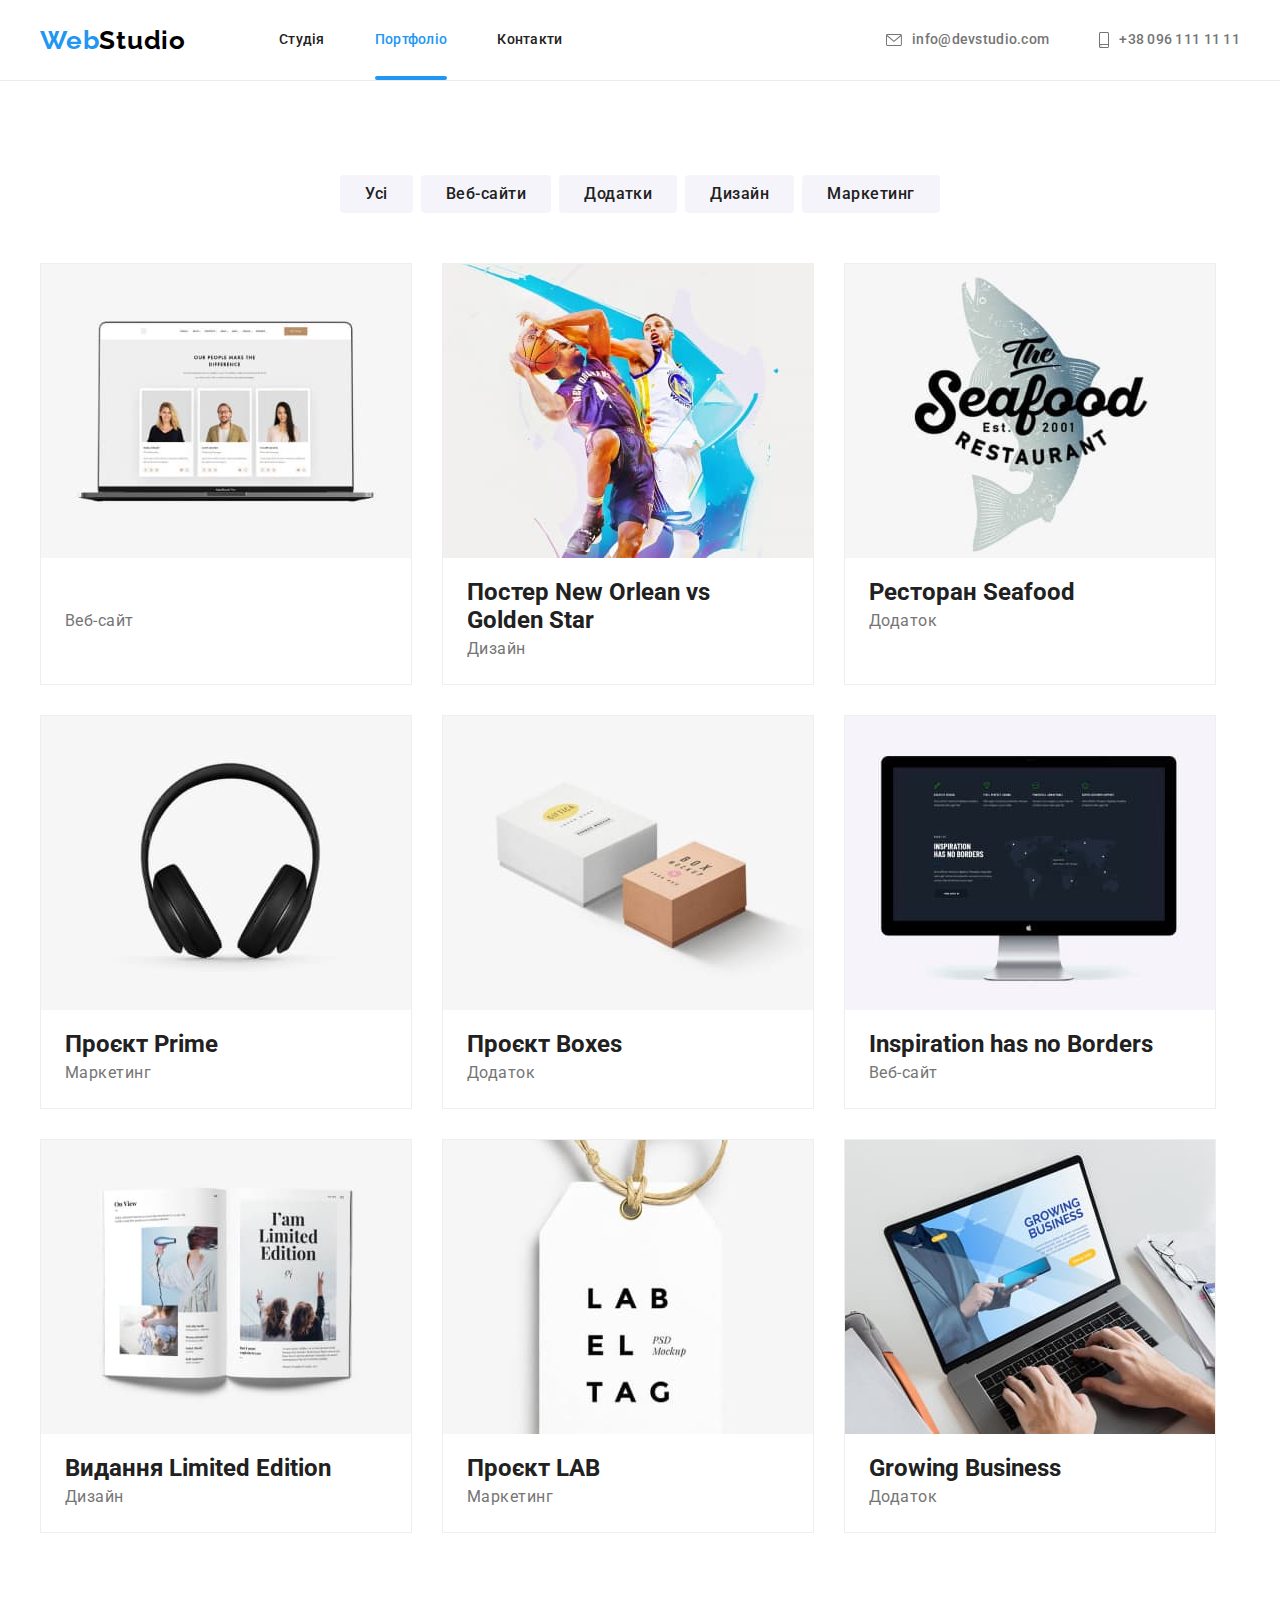
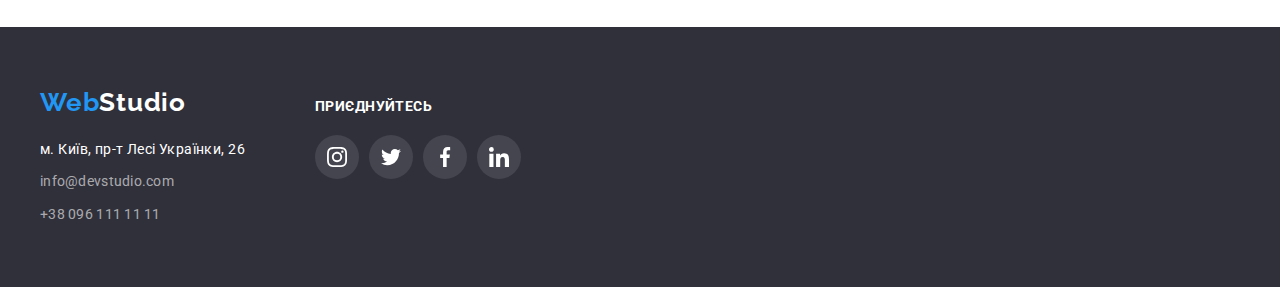
==== portfolio.html @ c5227808 "up" ====
<!DOCTYPE html>
<html lang="uk">
  <head>
    <meta charset="UTF-8" />
    <meta http-equiv="X-UA-Compatible" content="IE=edge" />
    <meta name="viewport" content="width=device-width, initial-scale=1.0" />
    <title>WebStudio</title>
    <link rel="preconnect" href="https://fonts.googleapis.com" />
    <link rel="preconnect" href="https://fonts.gstatic.com" crossorigin />
    <link
      href="https://fonts.googleapis.com/css2?family=Raleway:wght@700&family=Roboto:wght@400;500;700;900&display=swap"
      rel="stylesheet"
    />
    <link
      rel="stylesheet"
      href="https://cdnjs.cloudflare.com/ajax/libs/modern-normalize/1.1.0/modern-normalize.min.css"
      integrity="sha512-wpPYUAdjBVSE4KJnH1VR1HeZfpl1ub8YT/NKx4PuQ5NmX2tKuGu6U/JRp5y+Y8XG2tV+wKQpNHVUX03MfMFn9Q=="
      crossorigin="anonymous"
      referrerpolicy="no-referrer"
    />
    <link rel="stylesheet" href="./css/styles.css" />
  </head>
  <body>
    <!-- Шапка сайту -->
    <header class="header">
      <div class="container main-nav">
        <nav class="header-nav">
          <a href="./index.html" class="header-logo link">
            <span class="accent-logo">Web</span>Studio</a
          >
          <ul class="header-list list">
            <li class="item">
              <a href="./index.html" class="header-link link">Студія</a>
            </li>
            <li class="item">
              <a href="./portfolio.html" class="header-link link current">Портфоліо</a>
            </li>
            <li class="item">
              <a href="/" class="header-link link">Контакти</a>
            </li>
          </ul>
        </nav>
        <ul class="contacts-list list">
          <li class="item">
            <a href="mailto:info@devstudio.com" class="header-contact link">
              <svg class="contacts-icon" width="16" height="12">
                <use href="./images/icons.svg#icon-envelope"></use>
              </svg>
              <p>info@devstudio.com</p>
            </a>
          </li>

          <li class="item">
            <a href="tel:+380961111111" class="header-contact link"
              ><svg class="contacts-icon" width="10" height="16">
                <use href="./images/icons.svg#icon-smartphone"></use>
              </svg>
              <p>+38 096 111 11 11</p></a
            >
          </li>
        </ul>
      </div>
    </header>
    <main>
      <!-- Портфоліо-->
      <section class="portfolio">
        <div class="container">
          <h1 class="visually-hidden">Портфоліо</h1>
          <ul class="button-list list">
            <li class="item"><button type="button" class="portfolio-btn">Усі</button></li>
            <li class="item">
              <button type="button" class="portfolio-btn">Веб-сайти</button>
            </li>
            <li class="item">
              <button type="button" class="portfolio-btn">Додатки</button>
            </li>
            <li class="item">
              <button type="button" class="portfolio-btn">Дизайн</button>
            </li>
            <li class="item">
              <button type="button" class="portfolio-btn">Маркетинг</button>
            </li>
          </ul>

          <ul class="portfolio-list list">
            <li class="item">
              <a href="#" class="portfolio-link link">
                <div class="portfolio-thumb">
                  <img
                    src="./images/img4.jpg"
                    alt="Ноутбук із зображенням людей на моніторі"
                    width="370"
                  />
                  <p class="portfolio-text">
                    Ресурс пропонує комплексні пропозиції з різним рівнем функціоналу та сервісів.
                    Все це дозволить відвідувачу отримати вичерпні відомості про компанію чи
                    приватну особу.
                  </p>
                </div>
                <div class="portfolio-card">
                  <h2 class="portfolio-title">Технокряк</h2>
                  <p class="portfolio-subtitle">Веб-сайт</p>
                </div>
              </a>
            </li>
            <li class="item">
              <img src="./images/img5.jpg" alt="Зображення баскетболістів" width="370" />
              <div class="portfolio-card">
                <h2 class="portfolio-title">
                  Постер <span lang="en">New Orlean vs Golden Star</span>
                </h2>
                <p class="portfolio-subtitle">Дизайн</p>
              </div>
            </li>
            <li class="item">
              <img src="./images/img6.jpg" alt="Логотип ресторану" width="370" />
              <div class="portfolio-card">
                <h2 class="portfolio-title">Ресторан <span lang="en">Seafood</span></h2>
                <p class="portfolio-subtitle">Додаток</p>
              </div>
            </li>
            <li class="item">
              <img src="./images/img7.jpg" alt="Накладні навушники" width="370" />
              <div class="portfolio-card">
                <h2 class="portfolio-title">Проєкт <span lang="en">Prime</span></h2>
                <p class="portfolio-subtitle">Маркетинг</p>
              </div>
            </li>
            <li class="item">
              <img src="./images/img8.jpg" alt="Паперові коробки" width="370" />
              <div class="portfolio-card">
                <h2 class="portfolio-title">Проєкт <span lang="en">Boxes</span></h2>
                <p class="portfolio-subtitle">Додаток</p>
              </div>
            </li>
            <li class="item">
              <img src="./images/img9.jpg" alt="Настільний монітор" width="370" />
              <div class="portfolio-card">
                <h2 class="portfolio-title"><span lang="en">Inspiration has no Borders</span></h2>
                <p class="portfolio-subtitle">Веб-сайт</p>
              </div>
            </li>
            <li class="item">
              <img src="./images/img10.jpg" alt="Розгорнутий журнал" width="370" />
              <div class="portfolio-card">
                <h2 class="portfolio-title">Видання <span lang="en">Limited Edition</span></h2>
                <p class="portfolio-subtitle">Дизайн</p>
              </div>
            </li>
            <li class="item">
              <img src="./images/img11.jpg" alt="Паперова бірка" width="370" />
              <div class="portfolio-card">
                <h2 class="portfolio-title">Проєкт <span lang="en">LAB</span></h2>
                <p class="portfolio-subtitle">Маркетинг</p>
              </div>
            </li>
            <li class="item">
              <img src="./images/img12.jpg" alt="Людина працює за ноутбуком" width="370" />
              <div class="portfolio-card">
                <h2 class="portfolio-title"><span lang="en">Growing Business</span></h2>
                <p class="portfolio-subtitle">Додаток</p>
              </div>
            </li>
          </ul>
        </div>
      </section>
    </main>
    <!-- Футер -->
    <footer class="footer">
      <div class="container">
        <div class="footer-wrap">
          <div class="footer-contacts">
            <a href="/" class="footer-logo link"><span class="accent-logo">Web</span>Studio</a>
            <address>
              <ul class="address-list list">
                <li class="item">
                  <a
                    href="https://goo.gl/maps/tT6efvYxBYDT4iRb8"
                    target="_blank"
                    rel="noopener noreferrer nofollow"
                    class="address-link link"
                    >м. Київ, пр-т Лесі Українки, 26</a
                  >
                </li>
                <li class="item">
                  <a href="mailto:info@devstudio.com" class="address-item link"
                    >info@devstudio.com</a
                  >
                </li>
                <li class="item">
                  <a href="tel:+380961111111" class="address-item link">+38 096 111 11 11</a>
                </li>
              </ul>
            </address>
          </div>
          <div class="footer-link">
            <h2 class="footer-title-soc">приєднуйтесь</h2>
            <ul class="footer-soc-list list">
              <li class="footer-soc-item">
                <a href="#" class="footer-soc-link link"
                  ><svg width="20" height="20" class="footer-soc-icon">
                    <use href="./images/icons.svg#icon-instagram"></use></svg
                ></a>
              </li>
              <li class="footer-soc-item">
                <a href="#" class="footer-soc-link link"
                  ><svg width="20" height="20" class="footer-soc-icon">
                    <use href="./images/icons.svg#icon-twitter"></use></svg
                ></a>
              </li>
              <li class="footer-soc-item">
                <a href="#" class="footer-soc-link link"
                  ><svg width="20" height="20" class="footer-soc-icon">
                    <use href="./images/icons.svg#icon-facebook"></use></svg
                ></a>
              </li>
              <li class="footer-soc-item">
                <a href="#" class="footer-soc-link link"
                  ><svg width="20" height="20" class="footer-soc-icon">
                    <use href="./images/icons.svg#icon-linkedin"></use></svg
                ></a>
              </li>
            </ul>
          </div>
        </div>
      </div>
    </footer>
  </body>
</html>
---- css/styles.css ----
:root {
  --primary-text-color: #212121;
  --second-text-color: #757575;
  --third-text-color: #ffffff;
  --accent-color: #2196f3;
  --second-accent-color: #188ce8;
  --logo-text-color: #000000;
  --footer-contakts-color: rgba(255, 255, 255, 0.6);
  --footer-background-color: #2f303a;
}
a {
  color: #fff;
}
p,
h1,
h2,
h3,
h4,
h5,
h6 {
  margin: 0px;
}

ul {
  margin: 0px;
  padding-left: 0px;
}

body {
  font-family: 'Roboto', sans-serif;
  color: var(--primary-text-color);
  margin: 0;
}

img {
  display: block;
  width: 100%;
}
/* Універсальні класи */
.container {
  width: 1200px;
  padding: 0px 15px;
  margin-left: auto;
  margin-right: auto;
}
.list {
  list-style: none;
  padding: 0;
  margin: 0;
}

.link {
  text-decoration: none;
}

.visually-hidden {
  position: absolute;
  width: 1px;
  height: 1px;
  margin: -1px;
  border: 0;
  padding: 0;
  white-space: nowrap;
  overflow: hidden;
}

/* Шапка сайту */
.header {
  border-bottom: 1px solid #ececec;
}

.main-nav {
  display: flex;
  align-items: center;
}
.header-nav {
  display: flex;
  align-items: center;
}
.header-logo {
  font-family: 'Raleway';
  font-weight: 700;
  font-size: 26px;
  line-height: 1.19;
  letter-spacing: 0.03em;
  color: var(--logo-text-color);
}
.accent-logo {
  color: var(--accent-color);
}

.header-list {
  display: flex;
  margin-left: 93px;
}

.header-list .link {
  display: block;
  font-weight: 500;
  font-size: 14px;
  line-height: 1.14;
  letter-spacing: 0.02em;
  color: var(--primary-text-color);

  transition: color 250ms cubic-bezier(0.4, 0, 0.2, 1);
}

.header-list .item:not(:last-child) {
  margin-right: 50px;
}

.header-list .link:hover,
.header-list .link:focus {
  color: var(--accent-color);
}

.header-nav .link.current {
  color: var(--accent-color);
}

.header-link {
  position: relative;
  padding-top: 32px;
  padding-bottom: 32px;
}

.header-link::after {
  content: '';
  position: absolute;
  display: block;
  width: 100%;
  height: 4px;
  border-radius: 2px;
  background-color: var(--accent-color);
  bottom: 0;
  opacity: 0;
  transition: opacity 250ms cubic-bezier(0.4, 0, 0.2, 1);
}

.header-link.current::after {
  opacity: 1;
}

.header-link:hover::after,
.header-link:focus::after {
  opacity: 1;
}

.contacts-list {
  display: flex;
  margin-left: auto;
}

.contacts-list .item + .item {
  margin-left: 50px;
}

.header-contact {
  display: flex;
  align-items: center;
  font-weight: 500;
  font-size: 14px;
  line-height: 1.14;
  letter-spacing: 0.02em;
  color: var(--second-text-color);
  transition: color 250ms cubic-bezier(0.4, 0, 0.2, 1);
}

.contacts-list .link:hover,
.contacts-list .link:focus {
  color: var(--accent-color);
}

.contacts-icon {
  margin-right: 10px;
  fill: currentColor;
}

.contacts-icon:hover,
.contacts-icon:focus {
  fill: var(--accent-color);
}

/* Герой */

.hero {
  max-width: 1600px;
  padding-top: 200px;
  padding-bottom: 200px;
  margin: 0px auto;
  background-color: var(--footer-background-color);
  text-align: center;
  background-image: linear-gradient(rgba(47, 48, 58, 0.4), rgba(47, 48, 58, 0.4)),
    url(../images/hero_bg.jpg);
  background-repeat: no-repeat;
  background-size: cover;
  background-position: center;
}

.hero-title {
  width: 696px;
  margin: 0 auto;

  font-weight: 900;
  font-size: 44px;
  line-height: 1.36;
  letter-spacing: 0.06em;
  text-transform: uppercase;
  color: var(--third-text-color);
}

.hero-btn {
  min-width: 216px;
  border: 0;
  border-radius: 4px;
  padding: 10px 32px;
  margin-top: 30px;
  cursor: pointer;
  font-family: 'Roboto';
  font-style: normal;
  font-weight: 700;
  font-size: 16px;
  line-height: 1.87;
  letter-spacing: 0.06em;
  color: var(--third-text-color);
  background-color: var(--accent-color);
  transition: background-color 250ms cubic-bezier(0.4, 0, 0.2, 1);
}

.hero-btn:hover,
.hero-btn:focus {
  background-color: var(--second-accent-color);
}

/* Переваги */

.benefits .container {
}

.benefits {
  padding-top: 94px;
  padding-bottom: 94px;
}

.benefits-list {
  display: flex;
}

.benefits-list .item::before {
  content: '';
  display: block;
  height: 120px;
  margin-bottom: 30px;
  border-radius: 4px;
}

.icon-antenna::before {
  content: '';
  background-color: #f5f4fa;
  background-image: url(../images/antenna.svg);
  background-repeat: no-repeat;
  background-position: center;
}

.icon-clock::before {
  content: '';
  background-color: #f5f4fa;
  background-image: url(../images/clock.svg);
  background-repeat: no-repeat;
  background-position: center;
}

.icon-diagram::before {
  content: '';
  background-color: #f5f4fa;
  background-image: url(../images/diagram.svg);
  background-repeat: no-repeat;
  background-position: center;
}

.icon-astronaut::before {
  content: '';
  background-color: #f5f4fa;
  background-image: url(../images/astronaut.svg);
  background-repeat: no-repeat;
  background-position: center;
}

.benefits-list .item {
  width: 270px;
}

.benefits-list .item:not(:last-child) {
  margin-right: 30px;
}
.benefits-title {
  font-size: 14px;
  line-height: 1.14;
  letter-spacing: 0.03em;
  text-transform: uppercase;
  color: var(--primary-text-color);
  margin-bottom: 10px;
}

.benefits-text {
  font-size: 14px;
  line-height: 1.7;
  letter-spacing: 0.03em;
  color: var(--second-text-color);
}
/* Чим ми займаємося */
.work {
  padding-bottom: 94px;
}

.work-list {
  display: flex;
}

.work-list {
  gap: 30px;
}

.work-title {
  font-size: 36px;
  line-height: 1.16;
  text-align: center;
  letter-spacing: 0.03em;
  color: var(--primary-text-color);
  margin-bottom: 50px;
}

.work-thumb {
  position: relative;
  height: 100%;
}
.work-title-bottom {
  position: absolute;
  display: flex;
  justify-content: center;
  align-items: center;
  bottom: 0;
  left: 0;
  width: 100%;
  height: 70px;

  background-color: rgba(47, 48, 58, 0.8);
}

/* .work-thumb::before {
  content: '';
  position: absolute;
  display: flex;

  bottom: 0;
  left: 0;
  width: 100%;
  height: 70px;
  background-color: rgba(47, 48, 58, 0.8);
} */

.work-text {
  font-family: 'Roboto';
  font-style: normal;
  font-weight: 700;
  font-size: 14px;
  line-height: 1.14;
  letter-spacing: 0.03em;
  text-transform: uppercase;
  color: var(--third-text-color);
}

/* Наша команда */

.team {
  padding-top: 94px;
  padding-bottom: 94px;

  background-color: #f5f4fa;
}

.team-title {
  font-size: 36px;
  line-height: 1.16;
  text-align: center;
  letter-spacing: 0.03em;
  color: var(--primary-text-color);
  margin-bottom: 50px;
}

.team-list {
  display: flex;
}

.team-list .item {
  background-color: var(--third-text-color);
  box-shadow: 0px 1px 3px rgba(0, 0, 0, 0.12), 0px 1px 1px rgba(0, 0, 0, 0.14),
    0px 2px 1px rgba(0, 0, 0, 0.2);
  border-radius: 0px 0px 4px 4px;
}

.team-list {
  gap: 30px;
}

.team-name {
  margin-bottom: 10px;
  font-weight: 500;
  font-size: 16px;
  line-height: 1.18;
  text-align: center;
  letter-spacing: 0.03em;
  color: var(--primary-text-color);
}

.team-description {
  margin-bottom: 16px;

  font-size: 16px;
  line-height: 1.18;
  text-align: center;
  letter-spacing: 0.03em;
  color: var(--second-text-color);
}

.card {
  padding-top: 30px;
  padding-bottom: 30px;
}

.team-soc-list {
  display: flex;
  justify-content: center;
  align-items: center;
}

.team-soc-item {
  width: 44px;
  height: 44px;
}

.team-soc-item:not(:last-child) {
  margin-right: 10px;
}

.team-soc-link {
  width: 100%;
  height: 100%;
  display: flex;
  justify-content: center;
  align-items: center;
  border-radius: 50%;
  transition: background-color 250ms cubic-bezier(0.4, 0, 0.2, 1);
}

.team-soc-link:hover,
.team-soc-link:focus {
  background-color: var(--accent-color);
}
.team-soc-icon {
  fill: #afb1b8;
}

.team-soc-link:hover .team-soc-icon {
  fill: var(--third-text-color);
}

.team-soc-link:focus .team-soc-icon {
  fill: var(--third-text-color);
}
/* Клієнти */

.client {
  padding-top: 94px;
  padding-bottom: 94px;
}

.client-title {
  margin-bottom: 50px;

  font-size: 36px;
  line-height: 1.16;
  text-align: center;
  letter-spacing: 0.03em;
}
.client-list {
  display: flex;
  gap: 30px;
  transition: color 250ms cubic-bezier(0.4, 0, 0.2, 1);
}

.client-list .item {
  width: 170px;
  height: 92px;
}

.client-link {
  color: #afb1b8;
  padding: 16px 32px;
  display: flex;
  justify-content: center;
  align-items: center;
  border: 1px solid #afb1b8;
  border-radius: 4px;
  cursor: pointer;
  transition: color 250ms cubic-bezier(0.4, 0, 0.2, 1);
}

.client-link:hover,
.client-link:focus {
  border-color: var(--accent-color);
  color: var(--accent-color);
}

.icon-client {
  /* fill: #afb1b8; */
  fill: currentColor;
}

/* .client-link:hover .icon-client,
.client-link:focus .icon-client {
  fill: currentColor;
} */

/* Футер */

footer {
  background-color: var(--footer-background-color);
  font-style: normal;
  padding-top: 60px;
  padding-bottom: 60px;
}

.footer-logo {
  font-family: 'Raleway';
  font-weight: 700;
  font-size: 26px;
  line-height: 1.19;
  letter-spacing: 0.03em;
  color: var(--third-text-color);
}

.footer-wrap {
  display: flex;
  align-items: baseline;
}

.address-list {
  display: inline-block;
  margin-top: 20px;
}

.address-link {
  font-style: normal;
  font-size: 14px;
  line-height: 1.7;
  letter-spacing: 0.03em;
  color: var(--third-text-color);
  transition: color 250ms cubic-bezier(0.4, 0, 0.2, 1);
}
.address-item {
  font-style: normal;
  font-size: 14px;
  line-height: 1.7;
  letter-spacing: 0.02em;
  color: var(--footer-contakts-color);
}

.address-list .link:hover,
.address-list .link:focus {
  color: var(--accent-color);
}

.address-list .item:not(:last-child) {
  margin-bottom: 9px;
}

.footer-link {
  display: block;
  margin-left: 70px;
}

.footer-title-soc {
  margin-bottom: 20px;
  font-size: 14px;
  line-height: 1.14;
  letter-spacing: 0.03em;
  text-transform: uppercase;
  color: #ffffff;
}

.footer-soc-list {
  display: flex;
}

.footer-soc-item {
  width: 44px;
  height: 44px;
}

.footer-soc-item:not(:last-child) {
  margin-right: 10px;
}

.footer-soc-link {
  width: 100%;
  height: 100%;
  display: flex;
  justify-content: center;
  align-items: center;
  background-color: rgba(255, 255, 255, 0.1);
  border-radius: 50%;
  transition: background-color 250ms cubic-bezier(0.4, 0, 0.2, 1);
}

.footer-soc-link:hover,
.footer-soc-link:focus {
  background-color: var(--accent-color);
}
.footer-soc-icon {
  fill: var(--third-text-color);
}

.backdrop {
  position: fixed;
  top: 0;
  left: 0;
  width: 100%;
  height: 100%;
  background-color: rgba(0, 0, 0, 0.2);
}

.backdrop.is-hidden {
  opacity: 0;
  pointer-events: none;
}

.backdrop {
  opacity: 1;
  transition: opacity 1000ms cubic-bezier(0.4, 0, 0.2, 1);
}

.modal {
  position: absolute;
  top: 50%;
  left: 50%;
  transform: translate(-50%, -50%);

  width: 528px;
  height: 581px;

  background-color: #ffffff;
}

.modal-icon-close {
  display: flex;
  align-items: center;

  color: #000000;
  cursor: pointer;
}

.modal-btn-close {
  width: 30px;
  height: 30px;
  border: 1px solid black;
  border-radius: 50%;
}

.modal-icon-close:hover {
  fill: var(--accent-color);
}
/* ----ПОРТФОЛІО--- */

.portfolio {
  padding-top: 94px;
  padding-bottom: 94px;
}
.button-list {
  margin-bottom: 50px;
}

.button-list {
  gap: 8px;
}

.portfolio-btn {
  font-family: 'Roboto';
  font-weight: 500;
  font-size: 16px;
  line-height: 1.62;
  text-align: center;
  letter-spacing: 0.03em;
  border: 0px;
  color: var(--primary-text-color);
  background-color: #f5f4fa;
  padding: 6px 25px;
  border-radius: 4px;
  cursor: pointer;
  transition: background-color 250ms cubic-bezier(0.4, 0, 0.2, 1),
    color 250ms cubic-bezier(0.4, 0, 0.2, 1);
}

.portfolio-btn:hover,
.portfolio-btn:focus {
  background-color: var(--accent-color);
  color: var(--third-text-color);
  box-shadow: 0px 3px 1px rgba(0, 0, 0, 0.1), 0px 1px 2px rgba(0, 0, 0, 0.08),
    0px 2px 2px rgba(0, 0, 0, 0.12);
  border-radius: 4px;
}

.button-list {
  display: flex;
  justify-content: center;
}

.portfolio-list {
  display: flex;
  flex-wrap: wrap;
  gap: 30px;
}

.portfolio-list .item {
  width: 370px;

  border: 1px solid #eeeeee;
}

.portfolio-list .item:hover,
.portfolio-list .item:focus {
  box-shadow: 0px 1px 1px rgba(0, 0, 0, 0.12), 0px 4px 4px rgba(0, 0, 0, 0.06),
    1px 4px 6px rgba(0, 0, 0, 0.16);
}

.portfolio-link {
  display: block;
  height: 100%;
}

.portfolio-link:hover .portfolio-thumb::before .por .portfolio-title {
  margin-bottom: 4px;

  font-size: 18px;
  line-height: 2;
  letter-spacing: 0.06em;
  color: var(--primary-text-color);
}

.portfolio-subtitle {
  font-size: 16px;
  line-height: 1.87;
  letter-spacing: 0.03em;
  color: var(--second-text-color);
}

.portfolio-card {
  padding: 20px 24px;
}

.portfolio-thumb {
  position: relative;
}

.portfolio-thumb::before {
  content: '';
  position: absolute;
  width: 100%;
  height: 100%;
  background-color: rgba(33, 150, 243, 0.9);
  opacity: 0;
}

.portfolio-text {
  position: absolute;
  display: flex;
  padding: 64px 24px;
  top: 0;
  left: 0;

  font-weight: 400;
  font-size: 18px;
  line-height: 1.55;
  letter-spacing: 0.03em;
  color: var(--third-text-color);
  opacity: 0;
}

.portfolio-thumb:hover::before,
.portfolio-text:hover {
  opacity: 1;
}
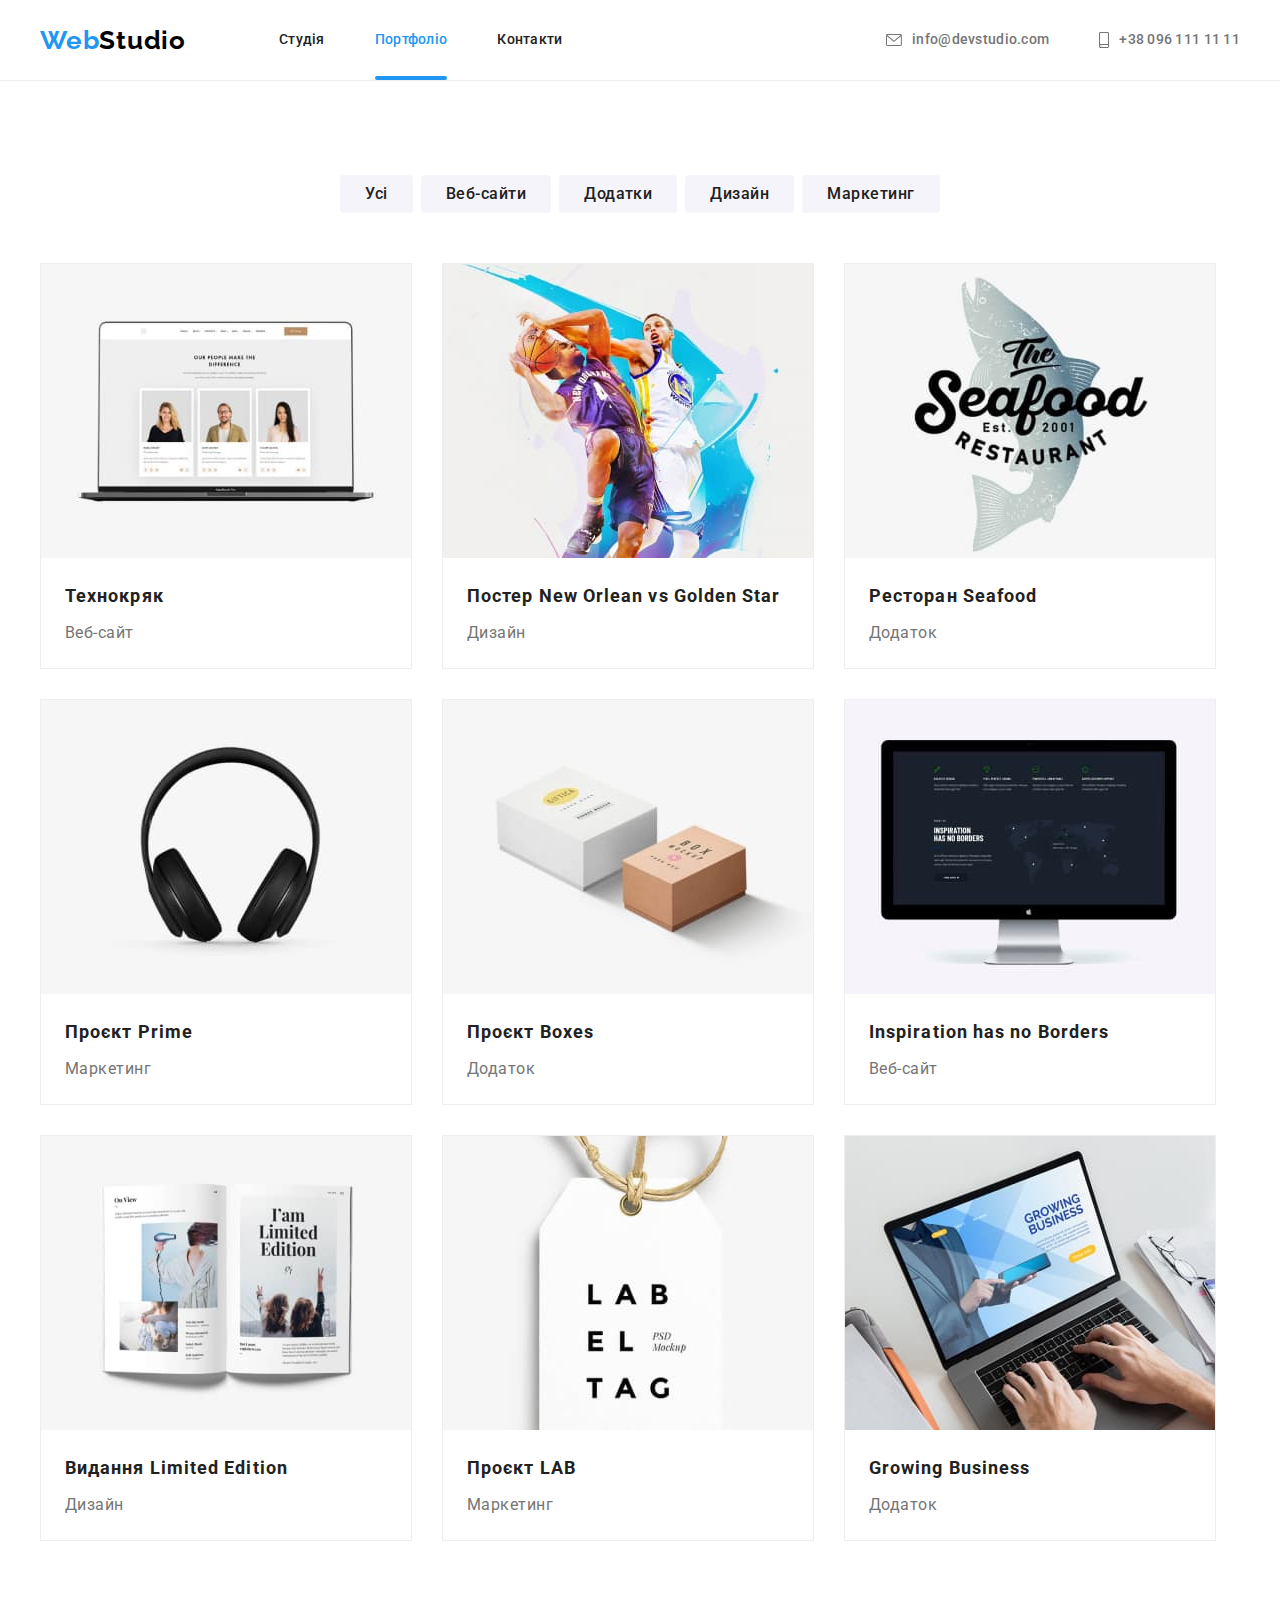
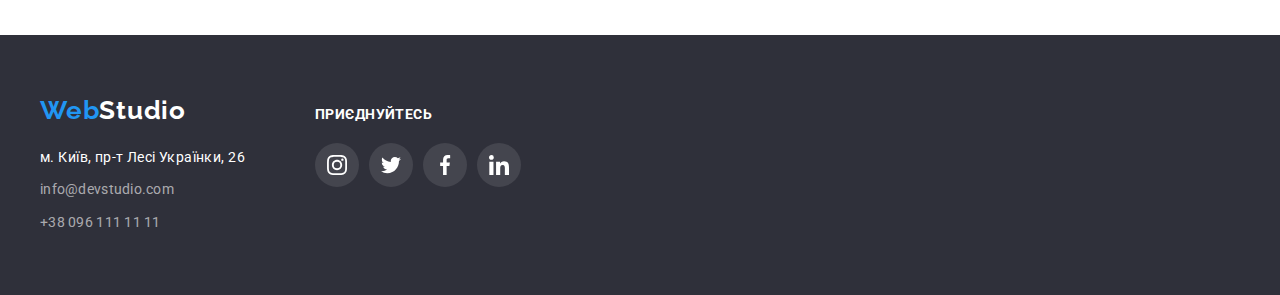
==== commit 74b89128: "Додана анімація" ====
--- a/portfolio.html
+++ b/portfolio.html
@@ -82,10 +82,12 @@
             </li>
           </ul>
 
+          <!-- Приклади робіт -->
+
           <ul class="portfolio-list list">
             <li class="item">
               <a href="#" class="portfolio-link link">
-                <div class="portfolio-thumb">
+                <div class="portfolio-img">
                   <img
                     src="./images/img4.jpg"
                     alt="Ноутбук із зображенням людей на моніторі"
@@ -104,68 +106,142 @@
               </a>
             </li>
             <li class="item">
-              <img src="./images/img5.jpg" alt="Зображення баскетболістів" width="370" />
-              <div class="portfolio-card">
-                <h2 class="portfolio-title">
-                  Постер <span lang="en">New Orlean vs Golden Star</span>
-                </h2>
-                <p class="portfolio-subtitle">Дизайн</p>
-              </div>
-            </li>
-            <li class="item">
-              <img src="./images/img6.jpg" alt="Логотип ресторану" width="370" />
-              <div class="portfolio-card">
-                <h2 class="portfolio-title">Ресторан <span lang="en">Seafood</span></h2>
-                <p class="portfolio-subtitle">Додаток</p>
-              </div>
-            </li>
-            <li class="item">
-              <img src="./images/img7.jpg" alt="Накладні навушники" width="370" />
-              <div class="portfolio-card">
-                <h2 class="portfolio-title">Проєкт <span lang="en">Prime</span></h2>
-                <p class="portfolio-subtitle">Маркетинг</p>
-              </div>
-            </li>
-            <li class="item">
-              <img src="./images/img8.jpg" alt="Паперові коробки" width="370" />
-              <div class="portfolio-card">
-                <h2 class="portfolio-title">Проєкт <span lang="en">Boxes</span></h2>
-                <p class="portfolio-subtitle">Додаток</p>
-              </div>
-            </li>
-            <li class="item">
-              <img src="./images/img9.jpg" alt="Настільний монітор" width="370" />
-              <div class="portfolio-card">
-                <h2 class="portfolio-title"><span lang="en">Inspiration has no Borders</span></h2>
-                <p class="portfolio-subtitle">Веб-сайт</p>
-              </div>
-            </li>
-            <li class="item">
-              <img src="./images/img10.jpg" alt="Розгорнутий журнал" width="370" />
-              <div class="portfolio-card">
-                <h2 class="portfolio-title">Видання <span lang="en">Limited Edition</span></h2>
-                <p class="portfolio-subtitle">Дизайн</p>
-              </div>
-            </li>
-            <li class="item">
-              <img src="./images/img11.jpg" alt="Паперова бірка" width="370" />
-              <div class="portfolio-card">
-                <h2 class="portfolio-title">Проєкт <span lang="en">LAB</span></h2>
-                <p class="portfolio-subtitle">Маркетинг</p>
-              </div>
-            </li>
-            <li class="item">
-              <img src="./images/img12.jpg" alt="Людина працює за ноутбуком" width="370" />
-              <div class="portfolio-card">
-                <h2 class="portfolio-title"><span lang="en">Growing Business</span></h2>
-                <p class="portfolio-subtitle">Додаток</p>
-              </div>
+              <a href="#" class="portfolio-link link">
+                <div class="portfolio-img">
+                  <img src="./images/img5.jpg" alt="Зображення баскетболістів" width="370" />
+                  <p class="portfolio-text">
+                    Ресурс пропонує комплексні пропозиції з різним рівнем функціоналу та сервісів.
+                    Все це дозволить відвідувачу отримати вичерпні відомості про компанію чи
+                    приватну особу.
+                  </p>
+                </div>
+                <div class="portfolio-card">
+                  <h2 class="portfolio-title">
+                    Постер <span lang="en">New Orlean vs Golden Star</span>
+                  </h2>
+                  <p class="portfolio-subtitle">Дизайн</p>
+                </div>
+              </a>
+            </li>
+            <li class="item">
+              <a href="#" class="portfolio-link link">
+                <div class="portfolio-img">
+                  <img src="./images/img6.jpg" alt="Логотип ресторану" width="370" />
+                  <p class="portfolio-text">
+                    Ресурс пропонує комплексні пропозиції з різним рівнем функціоналу та сервісів.
+                    Все це дозволить відвідувачу отримати вичерпні відомості про компанію чи
+                    приватну особу.
+                  </p>
+                </div>
+                <div class="portfolio-card">
+                  <h2 class="portfolio-title">Ресторан <span lang="en">Seafood</span></h2>
+                  <p class="portfolio-subtitle">Додаток</p>
+                </div>
+              </a>
+            </li>
+            <li class="item">
+              <a href="#" class="portfolio-link link">
+                <div class="portfolio-img">
+                  <img src="./images/img7.jpg" alt="Накладні навушники" width="370" />
+                  <p class="portfolio-text">
+                    Ресурс пропонує комплексні пропозиції з різним рівнем функціоналу та сервісів.
+                    Все це дозволить відвідувачу отримати вичерпні відомості про компанію чи
+                    приватну особу.
+                  </p>
+                </div>
+                <div class="portfolio-card">
+                  <h2 class="portfolio-title">Проєкт <span lang="en">Prime</span></h2>
+                  <p class="portfolio-subtitle">Маркетинг</p>
+                </div>
+              </a>
+            </li>
+            <li class="item">
+              <a href="#" class="portfolio-link link">
+                <div class="portfolio-img">
+                  <img src="./images/img8.jpg" alt="Паперові коробки" width="370" />
+                  <p class="portfolio-text">
+                    Ресурс пропонує комплексні пропозиції з різним рівнем функціоналу та сервісів.
+                    Все це дозволить відвідувачу отримати вичерпні відомості про компанію чи
+                    приватну особу.
+                  </p>
+                </div>
+                <div class="portfolio-card">
+                  <h2 class="portfolio-title">Проєкт <span lang="en">Boxes</span></h2>
+                  <p class="portfolio-subtitle">Додаток</p>
+                </div>
+              </a>
+            </li>
+            <li class="item">
+              <a href="#" class="portfolio-link link">
+                <div class="portfolio-img">
+                  <img src="./images/img9.jpg" alt="Настільний монітор" width="370" />
+                  <p class="portfolio-text">
+                    Ресурс пропонує комплексні пропозиції з різним рівнем функціоналу та сервісів.
+                    Все це дозволить відвідувачу отримати вичерпні відомості про компанію чи
+                    приватну особу.
+                  </p>
+                </div>
+                <div class="portfolio-card">
+                  <h2 class="portfolio-title"><span lang="en">Inspiration has no Borders</span></h2>
+                  <p class="portfolio-subtitle">Веб-сайт</p>
+                </div>
+              </a>
+            </li>
+            <li class="item">
+              <a href="#" class="portfolio-link link">
+                <div class="portfolio-img">
+                  <img src="./images/img10.jpg" alt="Розгорнутий журнал" width="370" />
+                  <p class="portfolio-text">
+                    Ресурс пропонує комплексні пропозиції з різним рівнем функціоналу та сервісів.
+                    Все це дозволить відвідувачу отримати вичерпні відомості про компанію чи
+                    приватну особу.
+                  </p>
+                </div>
+                <div class="portfolio-card">
+                  <h2 class="portfolio-title">Видання <span lang="en">Limited Edition</span></h2>
+                  <p class="portfolio-subtitle">Дизайн</p>
+                </div>
+              </a>
+            </li>
+            <li class="item">
+              <a href="#" class="portfolio-link link">
+                <div class="portfolio-img">
+                  <img src="./images/img11.jpg" alt="Паперова бірка" width="370" />
+                  <p class="portfolio-text">
+                    Ресурс пропонує комплексні пропозиції з різним рівнем функціоналу та сервісів.
+                    Все це дозволить відвідувачу отримати вичерпні відомості про компанію чи
+                    приватну особу.
+                  </p>
+                </div>
+                <div class="portfolio-card">
+                  <h2 class="portfolio-title">Проєкт <span lang="en">LAB</span></h2>
+                  <p class="portfolio-subtitle">Маркетинг</p>
+                </div>
+              </a>
+            </li>
+            <li class="item">
+              <a href="#" class="portfolio-link link">
+                <div class="portfolio-img">
+                  <img src="./images/img12.jpg" alt="Людина працює за ноутбуком" width="370" />
+                  <p class="portfolio-text">
+                    Ресурс пропонує комплексні пропозиції з різним рівнем функціоналу та сервісів.
+                    Все це дозволить відвідувачу отримати вичерпні відомості про компанію чи
+                    приватну особу.
+                  </p>
+                </div>
+                <div class="portfolio-card">
+                  <h2 class="portfolio-title"><span lang="en">Growing Business</span></h2>
+                  <p class="portfolio-subtitle">Додаток</p>
+                </div>
+              </a>
             </li>
           </ul>
         </div>
       </section>
     </main>
+
     <!-- Футер -->
+
     <footer class="footer">
       <div class="container">
         <div class="footer-wrap">
--- a/css/styles.css
+++ b/css/styles.css
@@ -36,7 +36,9 @@
   display: block;
   width: 100%;
 }
-/* Універсальні класи */
+
+/* -----Універсальні класи----- */
+
 .container {
   width: 1200px;
   padding: 0px 15px;
@@ -64,7 +66,8 @@
   overflow: hidden;
 }
 
-/* Шапка сайту */
+/* -----Шапка сайту----- */
+
 .header {
   border-bottom: 1px solid #ececec;
 }
@@ -181,7 +184,7 @@
   fill: var(--accent-color);
 }
 
-/* Герой */
+/* -----Герой----- */
 
 .hero {
   max-width: 1600px;
@@ -232,7 +235,7 @@
   background-color: var(--second-accent-color);
 }
 
-/* Переваги */
+/* -----Переваги----- */
 
 .benefits .container {
 }
@@ -308,7 +311,9 @@
   letter-spacing: 0.03em;
   color: var(--second-text-color);
 }
-/* Чим ми займаємося */
+
+/* -----Чим ми займаємося----- */
+
 .work {
   padding-bottom: 94px;
 }
@@ -346,18 +351,6 @@
 
   background-color: rgba(47, 48, 58, 0.8);
 }
-
-/* .work-thumb::before {
-  content: '';
-  position: absolute;
-  display: flex;
-
-  bottom: 0;
-  left: 0;
-  width: 100%;
-  height: 70px;
-  background-color: rgba(47, 48, 58, 0.8);
-} */
 
 .work-text {
   font-family: 'Roboto';
@@ -370,7 +363,7 @@
   color: var(--third-text-color);
 }
 
-/* Наша команда */
+/* -----Наша команда----- */
 
 .team {
   padding-top: 94px;
@@ -468,7 +461,8 @@
 .team-soc-link:focus .team-soc-icon {
   fill: var(--third-text-color);
 }
-/* Клієнти */
+
+/* -----Клієнти----- */
 
 .client {
   padding-top: 94px;
@@ -513,16 +507,10 @@
 }
 
 .icon-client {
-  /* fill: #afb1b8; */
   fill: currentColor;
 }
 
-/* .client-link:hover .icon-client,
-.client-link:focus .icon-client {
-  fill: currentColor;
-} */
-
-/* Футер */
+/* -----Футер----- */
 
 footer {
   background-color: var(--footer-background-color);
@@ -637,19 +625,27 @@
 
 .backdrop {
   opacity: 1;
-  transition: opacity 1000ms cubic-bezier(0.4, 0, 0.2, 1);
+  transition: opacity 250ms cubic-bezier(0.4, 0, 0.2, 1);
+}
+
+.backdrop.is-hidden .modal {
+  transform: translate(-50%, -50%) scale(0);
 }
 
 .modal {
   position: absolute;
   top: 50%;
   left: 50%;
-  transform: translate(-50%, -50%);
+  transform: translate(-50%, -50%) scale(1);
 
   width: 528px;
   height: 581px;
 
   background-color: #ffffff;
+  box-shadow: 0px 1px 3px rgba(0, 0, 0, 0.12), 0px 1px 1px rgba(0, 0, 0, 0.14),
+    0px 2px 1px rgba(0, 0, 0, 0.2);
+  border-radius: 4px;
+  transition: transform 250ms cubic-bezier(0.4, 0, 0.2, 1);
 }
 
 .modal-icon-close {
@@ -661,16 +657,20 @@
 }
 
 .modal-btn-close {
-  width: 30px;
+  position: absolute;
+  top: 8px;
+  right: 8px;
   height: 30px;
-  border: 1px solid black;
+  border: 1px solid rgba(0, 0, 0, 0.1);
   border-radius: 50%;
+  background-color: #ffffff;
 }
 
 .modal-icon-close:hover {
   fill: var(--accent-color);
 }
-/* ----ПОРТФОЛІО--- */
+
+/* -----ПОРТФОЛІО----- */
 
 .portfolio {
   padding-top: 94px;
@@ -721,24 +721,25 @@
   gap: 30px;
 }
 
-.portfolio-list .item {
+.portfolio-link {
+  display: block;
+  border: 1px solid #eeeeee;
   width: 370px;
-
-  border: 1px solid #eeeeee;
-}
-
-.portfolio-list .item:hover,
-.portfolio-list .item:focus {
+  transition: box-shadow 250ms cubic-bezier(0.4, 0, 0.2, 1);
+}
+
+.portfolio-link:hover,
+.portfolio-link:focus {
   box-shadow: 0px 1px 1px rgba(0, 0, 0, 0.12), 0px 4px 4px rgba(0, 0, 0, 0.06),
     1px 4px 6px rgba(0, 0, 0, 0.16);
 }
 
-.portfolio-link {
-  display: block;
-  height: 100%;
-}
-
-.portfolio-link:hover .portfolio-thumb::before .por .portfolio-title {
+.portfolio-link:hover .portfolio-text,
+.portfolio-link:focus .portfolio-text {
+  transform: translateY(0%);
+}
+
+.portfolio-title {
   margin-bottom: 4px;
 
   font-size: 18px;
@@ -758,35 +759,25 @@
   padding: 20px 24px;
 }
 
-.portfolio-thumb {
+.portfolio-img {
   position: relative;
-}
-
-.portfolio-thumb::before {
-  content: '';
+  overflow: hidden;
+  display: flex;
+  justify-content: center;
+}
+
+.portfolio-text {
   position: absolute;
+  top: 0;
+  left: 0;
   width: 100%;
   height: 100%;
-  background-color: rgba(33, 150, 243, 0.9);
-  opacity: 0;
-}
-
-.portfolio-text {
-  position: absolute;
-  display: flex;
-  padding: 64px 24px;
-  top: 0;
-  left: 0;
-
-  font-weight: 400;
+  background: rgba(33, 150, 243, 0.9);
+  transform: translateY(101%);
+  transition: transform 250ms cubic-bezier(0.4, 0, 0.2, 1);
+
+  padding: 63px 24px;
   font-size: 18px;
   line-height: 1.55;
-  letter-spacing: 0.03em;
-  color: var(--third-text-color);
-  opacity: 0;
-}
-
-.portfolio-thumb:hover::before,
-.portfolio-text:hover {
-  opacity: 1;
-}
+  color: #ffffff;
+}
